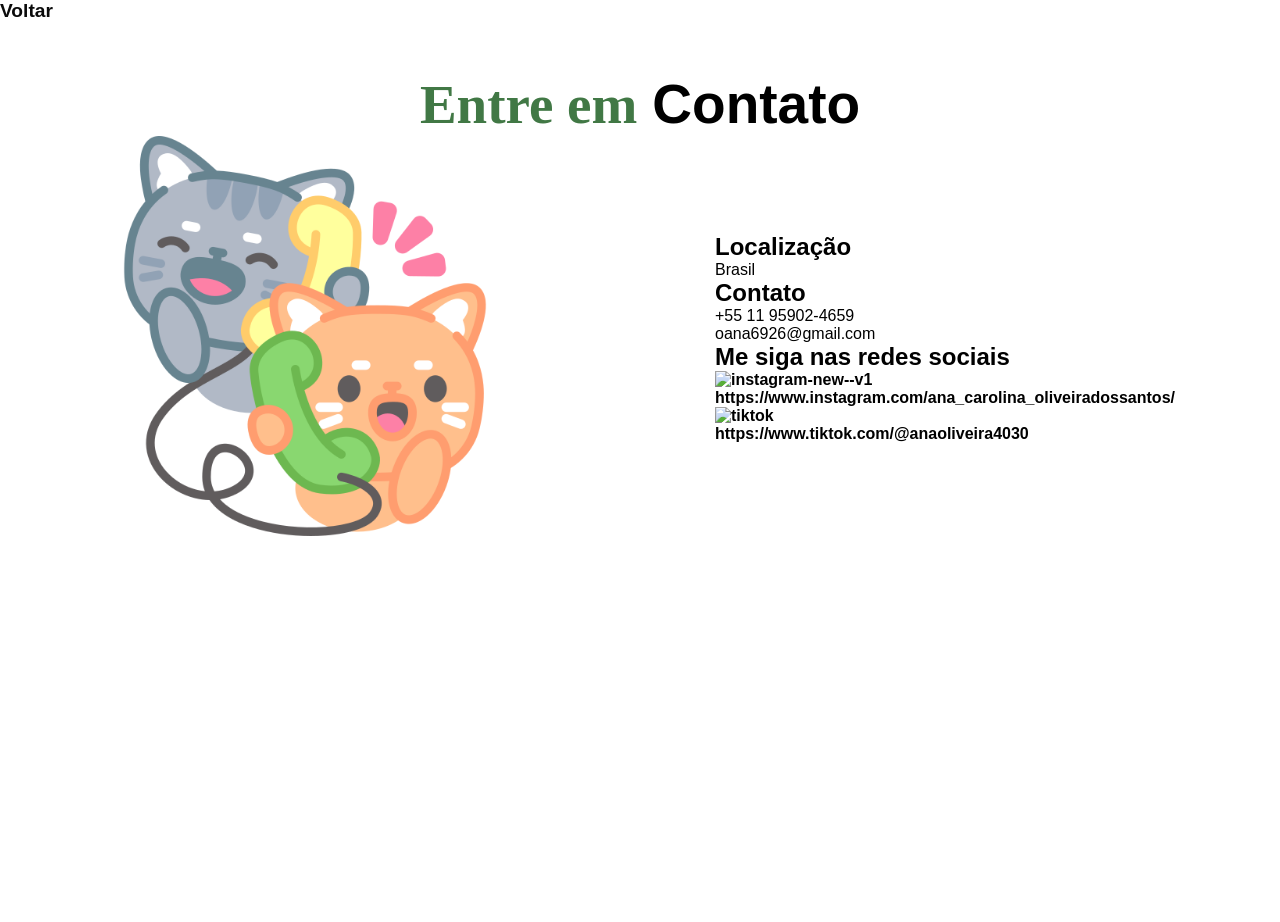
==== contato.html @ a90e421f "commit Adicionei mais informações e seções" ====
<!DOCTYPE html>
<html lang="pt-br">
<head>
    <meta charset="UTF-8">
    <meta name="viewport" content="width=device-width, initial-scale=1.0">
    <link rel="icon" href="imagens/icon header.jpg"> 
    <link rel="stylesheet" href="estilo-contato.css">
   <link rel="preconnect" href="https://fonts.googleapis.com">
   <link rel='stylesheet' href='https://cdn-uicons.flaticon.com/4.0.0/uicons-solid-rounded/css/uicons-solid-rounded.css'>
    <title>Contato</title>

    <!-- Exemplo usando a classe do Font Awesome -->
  <a href="index.html" class="link-voltar">
  <i class="fi fi-sr-undo"></i>Voltar
</a>
</head>

<body>
     <!--Order-->

    <div class="order" id="Order">
        <h1><span>Entre em</span>Contato</h1> 

        <div class="order_main">

            <div class="order_image">
                <img src="imagens/amigos.png">
            </div>   


        <div class="footer_main">

            <div class="footer_tag">
                <h2>Localização</h2>
                <p>Brasil</p>
            </div>

            <div class="footer_tag">
                <h2>Contato</h2>
                <p>+55 11 95902-4659</p>
                <p>oana6926@gmail.com</p>
            </div>
<b>
            <div class="footer_tag">
                <h2>Me siga nas redes sociais</h2>
                <img width="100" height="100" src="https://img.icons8.com/bubbles/100/instagram-new--v1.png" alt="instagram-new--v1"/> <p>https://www.instagram.com/ana_carolina_oliveiradossantos/</p>
                <img width="100" height="100" src="https://img.icons8.com/bubbles/100/tiktok.png" alt="tiktok"/><p>https://www.tiktok.com/@anaoliveira4030</p>
            </div>
            </b>

        </div>

</body>
      
</html>
---- estilo-contato.css ----
*{
    font-family: "Montserrat", sans-serif;
    font-optical-sizing: auto;
    font-weight: 100%;
    font-style: normal;
    margin: 0;
    padding: 0;
    box-sizing: border-box;
    font-family: sans-serif;
}

.link-voltar {
  /* Remove a linha de baixo */
  text-decoration: none; 
  
  /* Troca a cor (pode usar nome, HEX ou RGB) */
  color: #0b0b0b; 
  
  /*deixa o texto em negrito */
  font-weight: bold; 

  font-size: 120%;
}
/*muda a cor quando o mouse passa por cima */
.link-voltar:hover {
  color: #547859;
  text-decoration: underline; /* A linha reaparece só ao passar o mouse, se desejar */
}

/*Order*/

.order{
    width: 100%;
    height: 100vh;
    padding: 70px 0;
    background-size: cover;
    background-position: center;
}

.order h1{
    display: flex;
    align-items: center;
    justify-content: center;
    color: #000;
    font-size: 55px;
    margin-top: -20px;
}

.order h1 span{
    color: #417845;
    margin-right: 15px;
    font-family: mv boli;
    text-decoration: none;
}


.order .order_main{
    display: flex;
    align-items: center;
    justify-content: space-around;
}

.order .order_main .order_image img{
    width: 400px;
}

.order .order_main form{
    display: grid;
    grid-template-columns: 1fr 1fr;
    grid-gap: 0 10px;
}

.order .order_main form .input p{
    line-height: 25px;
}

.order .order_main form .input{
    margin: 5px;
}

.order .order_main form .input input{
    width: 300px;
    height: 35px;
    padding: 0 10px;
    border: 2px solid #cccccc;
    background: #eeeeee;
    outline: none;
    border-radius: 3px;
}

.order .order_main form .order_btn{
    padding: 10px 0;
    color: white;
    width: 40%;
    text-align: center;
    margin-top: 20px;
    text-decoration: none;
}
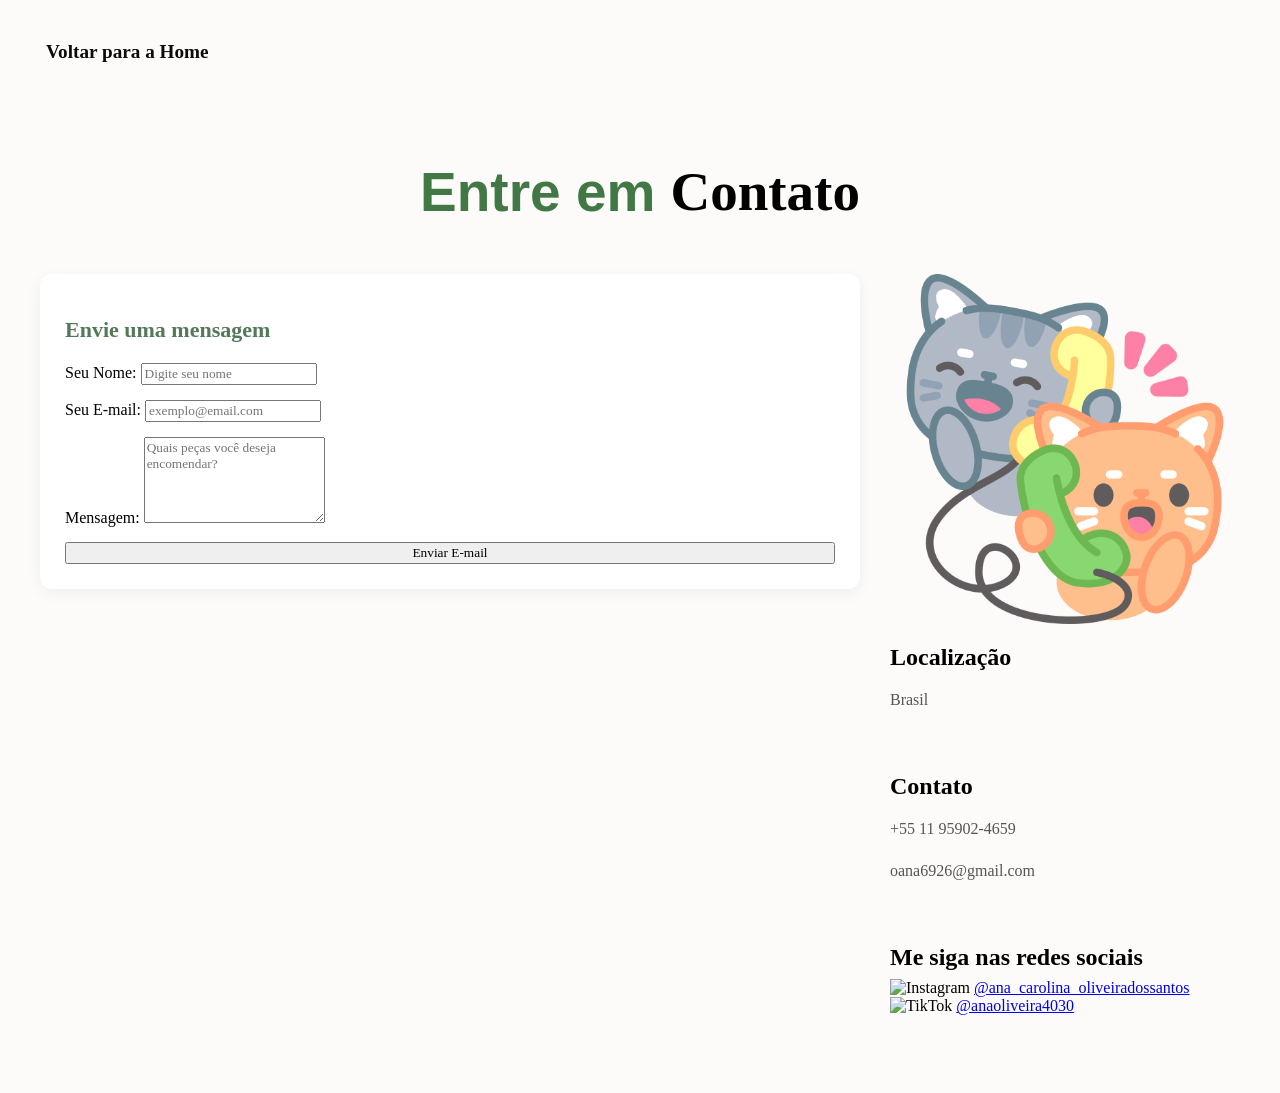
==== commit 4299fc9a: "Reorganização Reorganização dos códigos e adição de novas funcionalidade" ====
--- a/contato.html
+++ b/contato.html
@@ -5,53 +5,76 @@
     <meta name="viewport" content="width=device-width, initial-scale=1.0">
     <link rel="icon" href="imagens/icon header.jpg"> 
     <link rel="stylesheet" href="estilo-contato.css">
-   <link rel="preconnect" href="https://fonts.googleapis.com">
-   <link rel='stylesheet' href='https://cdn-uicons.flaticon.com/4.0.0/uicons-solid-rounded/css/uicons-solid-rounded.css'>
-    <title>Contato</title>
+    <link rel="preconnect" href="https://fonts.googleapis.com">
+    <link rel="stylesheet" href="https://cdn-uicons.flaticon.com/4.0.0/uicons-solid-rounded/css/uicons-solid-rounded.css">
+    <title>Contato - Café, gatos e crochê</title>
+</head>
+<body>
 
-    <!-- Exemplo usando a classe do Font Awesome -->
-  <a href="index.html" class="link-voltar">
-  <i class="fi fi-sr-undo"></i>Voltar
-</a>
-</head>
-
-<body>
-     <!--Order-->
+    <a href="index.html" class="link-voltar">
+        <i class="fi fi-sr-undo"></i> Voltar para a Home
+    </a>
 
     <div class="order" id="Order">
-        <h1><span>Entre em</span>Contato</h1> 
+        <h1><span>Entre em</span> Contato</h1> 
 
         <div class="order_main">
+            
+            <form action="https://formspree.io/f/SEU_ID_DO_FORMSPREE" method="POST" class="contato-form">
+                <h2>Envie uma mensagem</h2>
+                
+                <div class="input-group">
+                    <label for="nome">Seu Nome:</label>
+                    <input type="text" id="nome" name="name" placeholder="Digite seu nome" required>
+                </div>
 
-            <div class="order_image">
-                <img src="imagens/amigos.png">
-            </div>   
+                <div class="input-group">
+                    <label for="email">Seu E-mail:</label>
+                    <input type="email" id="email" name="_replyto" placeholder="exemplo@email.com" required>
+                </div>
 
+                <div class="input-group">
+                    <label for="mensagem">Mensagem:</label>
+                    <textarea id="mensagem" name="message" rows="5" placeholder="Quais peças você deseja encomendar?" required></textarea>
+                </div>
 
-        <div class="footer_main">
+                <button type="submit" class="btn-enviar">Enviar E-mail</button>
+            </form>
 
-            <div class="footer_tag">
-                <h2>Localização</h2>
-                <p>Brasil</p>
-            </div>
+            <div class="info-sidebar">
+                
+                <div class="order_image">
+                    <img src="imagens/amigos.png" alt="Ilustração">
+                </div> 
 
-            <div class="footer_tag">
-                <h2>Contato</h2>
-                <p>+55 11 95902-4659</p>
-                <p>oana6926@gmail.com</p>
-            </div>
-<b>
-            <div class="footer_tag">
-                <h2>Me siga nas redes sociais</h2>
-                <img width="100" height="100" src="https://img.icons8.com/bubbles/100/instagram-new--v1.png" alt="instagram-new--v1"/> <p>https://www.instagram.com/ana_carolina_oliveiradossantos/</p>
-                <img width="100" height="100" src="https://img.icons8.com/bubbles/100/tiktok.png" alt="tiktok"/><p>https://www.tiktok.com/@anaoliveira4030</p>
-            </div>
-            </b>
+                <div class="footer_main">
+                    <div class="footer_tag">
+                        <h2>Localização</h2>
+                        <p>Brasil</p>
+                    </div>
 
-        </div>
+                    <div class="footer_tag">
+                        <h2>Contato</h2>
+                        <p><i class="fi fi-sr-phone-call"></i> +55 11 95902-4659</p>
+                        <p><i class="fi fi-sr-envelope"></i> oana6926@gmail.com</p>
+                    </div>
 
-</body>
-      
+                    <div class="footer_tag redes-sociais">
+                        <h2>Me siga nas redes sociais</h2>
+                        
+                        <div class="rede-item">
+                            <img width="50" height="50" src="https://img.icons8.com/bubbles/100/instagram-new--v1.png" alt="Instagram"/>
+                            <a href="https://www.instagram.com/ana_carolina_oliveiradossantos/" target="_blank">@ana_carolina_oliveiradossantos</a>
+                        </div>
+                        
+                        <div class="rede-item">
+                            <img width="50" height="50" src="https://img.icons8.com/bubbles/100/tiktok.png" alt="TikTok"/>
+                            <a href="https://www.tiktok.com/@anaoliveira4030" target="_blank">@anaoliveira4030</a>
+                        </div>
+                    </div>
+                </div>
+
+            </div> </div> </div> </body>
 </html>
 
   
--- a/estilo-contato.css
+++ b/estilo-contato.css
@@ -1,40 +1,36 @@
 *{
-    font-family: "Montserrat", sans-serif;
-    font-optical-sizing: auto;
-    font-weight: 100%;
-    font-style: normal;
-    margin: 0;
-    padding: 0;
-    box-sizing: border-box;
-    font-family: sans-serif;
+     font-family: "Playwrite GB S", cursive;
+  font-optical-sizing: auto;
+  font-weight: 0;
+  font-style: normal;
+}
+
+body {
+    background-color: #fcfbf9;
+    padding: 30px;
 }
 
 .link-voltar {
-  /* Remove a linha de baixo */
-  text-decoration: none; 
-  
-  /* Troca a cor (pode usar nome, HEX ou RGB) */
-  color: #0b0b0b; 
-  
-  /*deixa o texto em negrito */
-  font-weight: bold; 
-
-  font-size: 120%;
-}
-/*muda a cor quando o mouse passa por cima */
+    text-decoration: none; 
+    color: #0b0b0b; 
+    font-weight: bold; 
+    font-size: 120%;
+    display: inline-flex;
+    align-items: center;
+    gap: 8px;
+    margin-bottom: 20px;
+}
+
 .link-voltar:hover {
-  color: #547859;
-  text-decoration: underline; /* A linha reaparece só ao passar o mouse, se desejar */
-}
-
-/*Order*/
-
+    color: #547859;
+    text-decoration: underline; 
+}
+
+/* Seção Order principal */
 .order{
     width: 100%;
-    height: 100vh;
-    padding: 70px 0;
-    background-size: cover;
-    background-position: center;
+    min-height: 80vh;
+    padding: 40px 0;
 }
 
 .order h1{
@@ -43,58 +39,162 @@
     justify-content: center;
     color: #000;
     font-size: 55px;
-    margin-top: -20px;
+    margin-bottom: 50px;
 }
 
 .order h1 span{
     color: #417845;
     margin-right: 15px;
-    font-family: mv boli;
+    font-family: 'mv boli', cursive, sans-serif;
     text-decoration: none;
 }
 
-
+/* Alinhamento de três colunas (Imagem | Formulário | Info) */
 .order .order_main{
     display: flex;
+    align-items: flex-start;
+    justify-content: space-between;
+    gap: 30px;
+    width: 100%;
+    max-width: 1200px;
+    margin: 0 auto;
+}
+
+/* Coluna 1: Imagem dos Gatos */
+.order .order_main .order_image{
+    flex: 1;
+    display: flex;
+    justify-content: center;
+}
+
+.order .order_main .order_image img{
+    width: 100%;
+    max-width: 350px;
+    height: auto;
+}
+
+/* Coluna 2: Formulário Customizado */
+.order .order_main form {
+    flex: 1.2;
+    background: #fff;
+    padding: 25px;
+    border-radius: 12px;
+    box-shadow: 0 4px 15px rgba(0,0,0,0.05);
+    display: flex;
+    flex-direction: column;
+    gap: 15px;
+}
+
+.order .order_main form h2 {
+    color: #547859;
+    font-size: 22px;
+    margin-bottom: 5px;
+}
+
+.order .order_main form .input-field p {
+    font-size: 14px;
+    font-weight: 600;
+    color: #444;
+    margin-bottom: 5px;
+}
+
+.order .order_main form .input-field input,
+.order .order_main form .input-field textarea {
+    width: 100%;
+    padding: 10px 12px;
+    border: 2px solid #cccccc;
+    background: #fdfdfd;
+    outline: none;
+    border-radius: 6px;
+    font-size: 15px;
+    font-family: inherit;
+    transition: border-color 0.3s;
+}
+
+.order .order_main form .input-field input:focus,
+.order .order_main form .input-field textarea:focus {
+    border-color: #547859;
+}
+
+/* Botão de Enviar */
+.order .order_main form .order_btn{
+    padding: 12px;
+    color: white;
+    background: #547859;
+    border: none;
+    border-radius: 6px;
+    font-size: 16px;
+    font-weight: bold;
+    cursor: pointer;
+    text-align: center;
+    transition: background-color 0.3s;
+    margin-top: 10px;
+}
+
+.order .order_main form .order_btn:hover {
+    background-color: #417845;
+}
+
+/* Coluna 3: Informações e Redes da Direita */
+.order .order_main .footer_main {
+    flex: 1;
+    display: flex;
+    flex-direction: column;
+    gap: 25px;
+}
+
+.footer_tag h2 {
+    color: #000;
+    font-size: 24px;
+    margin-bottom: 8px;
+}
+
+.footer_tag p {
+    font-size: 16px;
+    color: #555;
+    line-height: 1.6;
+}
+
+/* Elementos das Redes Sociais */
+.redes-container .rede-social-linha {
+    display: flex;
     align-items: center;
-    justify-content: space-around;
-}
-
-.order .order_main .order_image img{
-    width: 400px;
-}
-
-.order .order_main form{
-    display: grid;
-    grid-template-columns: 1fr 1fr;
-    grid-gap: 0 10px;
-}
-
-.order .order_main form .input p{
-    line-height: 25px;
-}
-
-.order .order_main form .input{
-    margin: 5px;
-}
-
-.order .order_main form .input input{
-    width: 300px;
-    height: 35px;
-    padding: 0 10px;
-    border: 2px solid #cccccc;
-    background: #eeeeee;
-    outline: none;
-    border-radius: 3px;
-}
-
-.order .order_main form .order_btn{
-    padding: 10px 0;
-    color: white;
-    width: 40%;
-    text-align: center;
-    margin-top: 20px;
+    gap: 12px;
+    margin-top: 10px;
+}
+
+.redes-container .rede-social-linha img {
+    width: 45px;
+    height: 45px;
+}
+
+.redes-container .rede-social-linha a {
     text-decoration: none;
-}
-
-
+    color: #417845;
+    font-weight: 600;
+    font-size: 14px;
+    word-break: break-all; /* Faz os links longos se adaptarem à tela */
+}
+
+.redes-container .rede-social-linha a:hover {
+    text-decoration: underline;
+}
+
+/* Responsividade Completa para Celulares */
+@media (max-width: 992px) {
+    .order .order_main {
+        flex-direction: column;
+        align-items: center;
+    }
+    .order .order_main .order_image,
+    .order .order_main form,
+    .order .order_main .footer_main {
+        width: 100%;
+        max-width: 500px;
+    }
+    .order h1 {
+        font-size: 38px;
+    }
+}
+
+
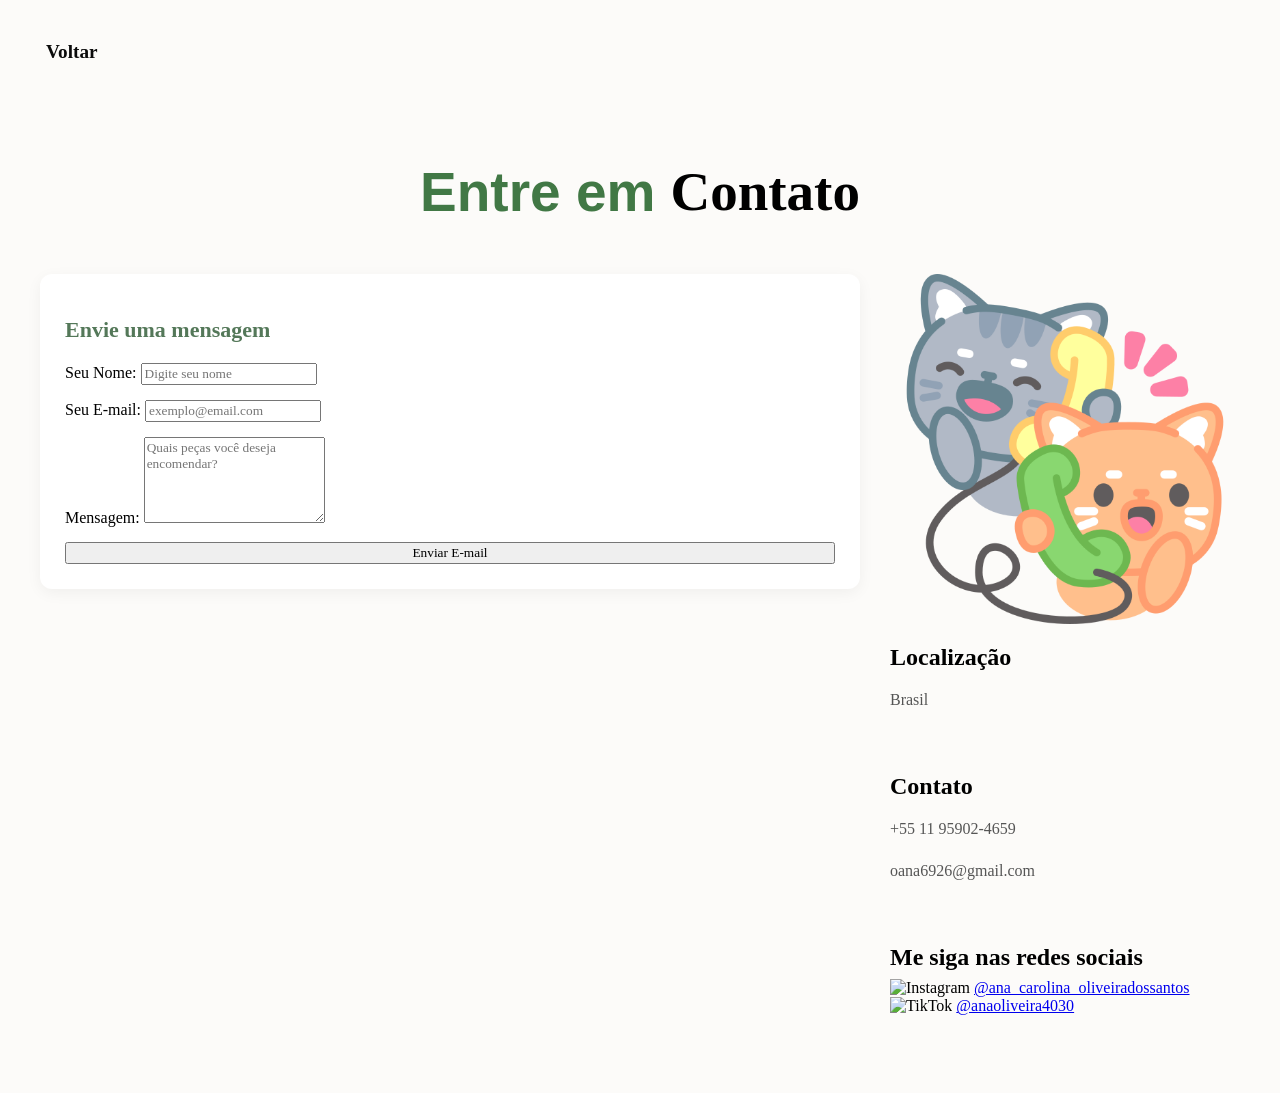
==== commit 9001e414: "adição adição de funcionalidades e da página "galeria"" ====
--- a/contato.html
+++ b/contato.html
@@ -12,7 +12,7 @@
 <body>
 
     <a href="index.html" class="link-voltar">
-        <i class="fi fi-sr-undo"></i> Voltar para a Home
+        <i class="fi fi-sr-undo"></i> Voltar 
     </a>
 
     <div class="order" id="Order">
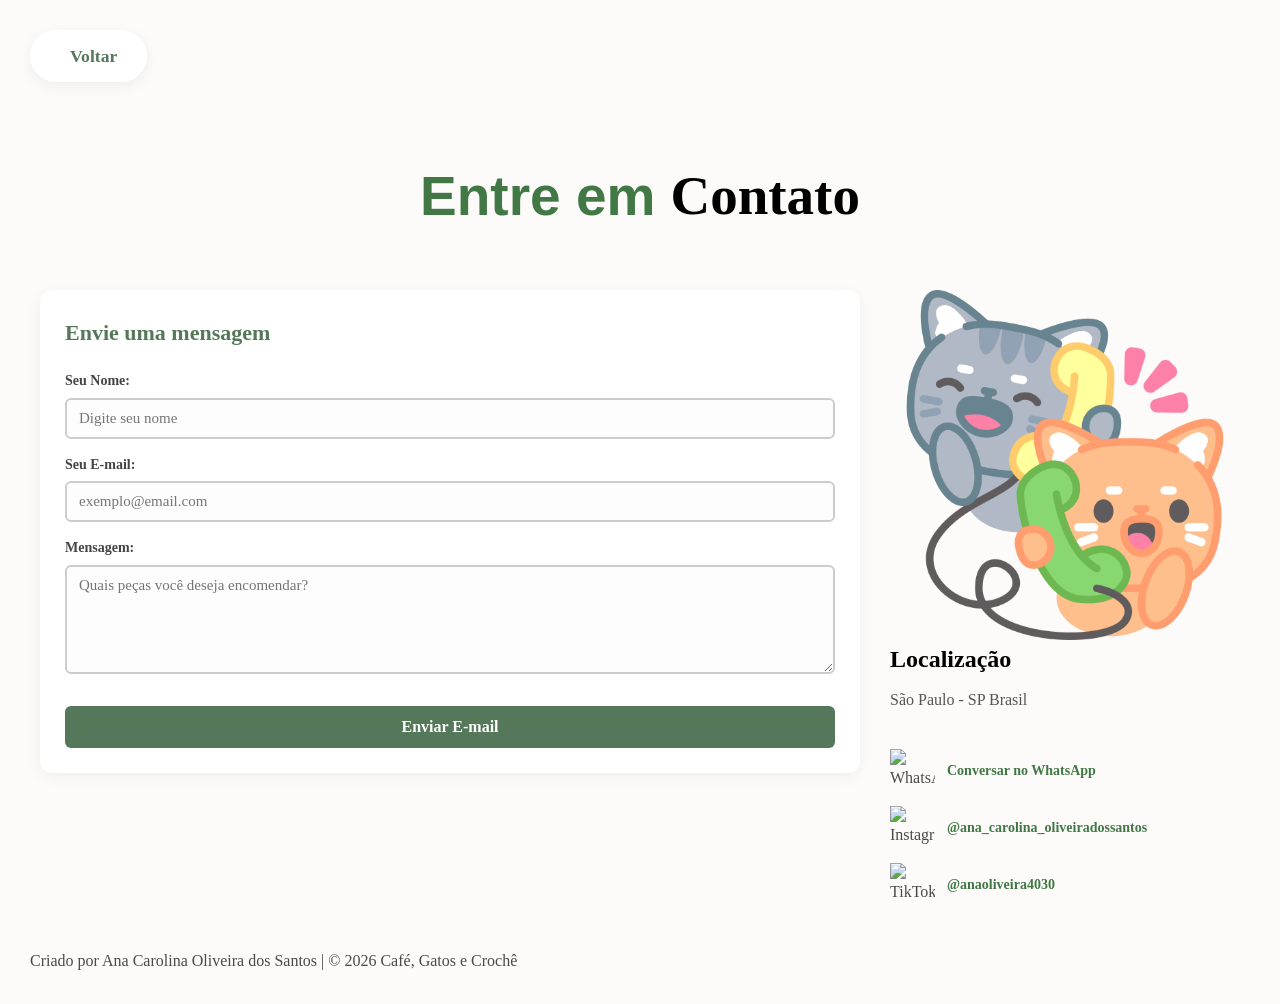
==== commit e67ee4d9: "Atualizações Atualização e adição de recursos" ====
--- a/contato.html
+++ b/contato.html
@@ -11,6 +11,7 @@
 </head>
 <body>
 
+    
     <a href="index.html" class="link-voltar">
         <i class="fi fi-sr-undo"></i> Voltar 
     </a>
@@ -20,7 +21,7 @@
 
         <div class="order_main">
             
-            <form action="https://formspree.io/f/SEU_ID_DO_FORMSPREE" method="POST" class="contato-form">
+            <form action="https://formspree.io/f/mwvzebzp" method="POST" class="contato-form">
                 <h2>Envie uma mensagem</h2>
                 
                 <div class="input-group">
@@ -50,18 +51,18 @@
                 <div class="footer_main">
                     <div class="footer_tag">
                         <h2>Localização</h2>
-                        <p>Brasil</p>
+                        <p>São Paulo - SP Brasil</p>
                     </div>
 
-                    <div class="footer_tag">
-                        <h2>Contato</h2>
-                        <p><i class="fi fi-sr-phone-call"></i> +55 11 95902-4659</p>
-                        <p><i class="fi fi-sr-envelope"></i> oana6926@gmail.com</p>
-                    </div>
 
                     <div class="footer_tag redes-sociais">
-                        <h2>Me siga nas redes sociais</h2>
                         
+                        
+                        <div class="rede-item">
+                            <img width="50" height="50" src="https://img.icons8.com/bubbles/100/whatsapp.png" alt="WhatsApp"/>
+                            <a href="https://wa.me/5511959024659?text=Olá,%20Ana!%20Estava%20olhando%20seu%20site%20e%20gostaria%20de%20tirar%20uma%20dúvida." target="_blank">Conversar no WhatsApp</a>
+                        </div>
+
                         <div class="rede-item">
                             <img width="50" height="50" src="https://img.icons8.com/bubbles/100/instagram-new--v1.png" alt="Instagram"/>
                             <a href="https://www.instagram.com/ana_carolina_oliveiradossantos/" target="_blank">@ana_carolina_oliveiradossantos</a>
@@ -74,7 +75,15 @@
                     </div>
                 </div>
 
-            </div> </div> </div> </body>
+            </div> 
+        </div> 
+    </div> 
+     <footer>
+        <div class="end">
+            <p>Criado por Ana Carolina Oliveira dos Santos | © 2026 <span>Café, Gatos e Crochê</span></p>
+        </div>
+    </footer>
+</body>
 </html>
 
   
--- a/estilo-contato.css
+++ b/estilo-contato.css
@@ -1,200 +1,229 @@
-*{
-     font-family: "Playwrite GB S", cursive;
+/* --- CONFIGURAÇÕES GERAIS --- */
+* {
+  font-family: "Playwrite GB S", cursive;
   font-optical-sizing: auto;
   font-weight: 0;
   font-style: normal;
+  margin: 0;
+  padding: 0;
+  box-sizing: border-box;
 }
 
 body {
-    background-color: #fcfbf9;
-    padding: 30px;
-}
-
+  background-color: #fcfbf9;
+  padding: 30px;
+  color: #4a4a4a;
+  line-height: 1.6;
+}
+
+/* --- BOTÃO VOLTAR (PADRONIZADO IGUAL ÀS IMAGENS) --- */
 .link-voltar {
-    text-decoration: none; 
-    color: #0b0b0b; 
-    font-weight: bold; 
-    font-size: 120%;
-    display: inline-flex;
-    align-items: center;
-    gap: 8px;
-    margin-bottom: 20px;
-}
-
+  display: inline-flex;
+  align-items: center;
+  gap: 10px;
+  text-decoration: none; 
+  background-color: #ffffff;
+  color: #54775d; /* Verde musgo dos caracteres */
+  padding: 12px 30px;
+  border-radius: 50px; /* Formato pílula */
+  font-weight: bold; 
+  font-size: 1.1rem;
+  box-shadow: 0 4px 15px rgba(0, 0, 0, 0.06); /* Sombra suave */
+  transition: background-color 0.3s ease, color 0.3s ease, transform 0.2s ease;
+  margin-bottom: 30px;
+}
+
+/* Efeito ao passar o mouse */
 .link-voltar:hover {
-    color: #547859;
-    text-decoration: underline; 
+  background-color: #54775d; /* Fundo vira verde */
+  color: #ffffff; /* Texto e ícone viram branco */
+  text-decoration: none; /* Remove o sublinhado padrão */
+}
+
+.link-voltar:active {
+  transform: scale(0.98);
 }
 
 /* Seção Order principal */
-.order{
-    width: 100%;
-    min-height: 80vh;
-    padding: 40px 0;
-}
-
-.order h1{
-    display: flex;
-    align-items: center;
-    justify-content: center;
-    color: #000;
-    font-size: 55px;
-    margin-bottom: 50px;
-}
-
-.order h1 span{
-    color: #417845;
-    margin-right: 15px;
-    font-family: 'mv boli', cursive, sans-serif;
-    text-decoration: none;
+.order {
+  width: 100%;
+  min-height: 80vh;
+  padding: 40px 0;
+}
+
+.order h1 {
+  display: flex;
+  align-items: center;
+  justify-content: center;
+  color: #000;
+  font-size: 55px;
+  margin-bottom: 50px;
+}
+
+.order h1 span {
+  color: #417845;
+  margin-right: 15px;
+  font-family: 'mv boli', cursive, sans-serif;
+  text-decoration: none;
 }
 
 /* Alinhamento de três colunas (Imagem | Formulário | Info) */
-.order .order_main{
-    display: flex;
-    align-items: flex-start;
-    justify-content: space-between;
-    gap: 30px;
-    width: 100%;
-    max-width: 1200px;
-    margin: 0 auto;
+.order .order_main {
+  display: flex;
+  align-items: flex-start;
+  justify-content: space-between;
+  gap: 30px;
+  width: 100%;
+  max-width: 1200px;
+  margin: 0 auto;
 }
 
 /* Coluna 1: Imagem dos Gatos */
-.order .order_main .order_image{
-    flex: 1;
-    display: flex;
-    justify-content: center;
-}
-
-.order .order_main .order_image img{
-    width: 100%;
-    max-width: 350px;
-    height: auto;
+.order .order_main .order_image {
+  flex: 1;
+  display: flex;
+  justify-content: center;
+}
+
+.order .order_main .order_image img {
+  width: 100%;
+  max-width: 350px;
+  height: auto;
 }
 
 /* Coluna 2: Formulário Customizado */
 .order .order_main form {
-    flex: 1.2;
-    background: #fff;
-    padding: 25px;
-    border-radius: 12px;
-    box-shadow: 0 4px 15px rgba(0,0,0,0.05);
-    display: flex;
-    flex-direction: column;
-    gap: 15px;
+  flex: 1.2;
+  background: #fff;
+  padding: 25px;
+  border-radius: 12px;
+  box-shadow: 0 4px 15px rgba(0,0,0,0.05);
+  display: flex;
+  flex-direction: column;
+  gap: 15px;
 }
 
 .order .order_main form h2 {
-    color: #547859;
-    font-size: 22px;
-    margin-bottom: 5px;
-}
-
-.order .order_main form .input-field p {
-    font-size: 14px;
-    font-weight: 600;
-    color: #444;
-    margin-bottom: 5px;
-}
-
-.order .order_main form .input-field input,
-.order .order_main form .input-field textarea {
-    width: 100%;
-    padding: 10px 12px;
-    border: 2px solid #cccccc;
-    background: #fdfdfd;
-    outline: none;
-    border-radius: 6px;
-    font-size: 15px;
-    font-family: inherit;
-    transition: border-color 0.3s;
-}
-
-.order .order_main form .input-field input:focus,
-.order .order_main form .input-field textarea:focus {
-    border-color: #547859;
-}
-
-/* Botão de Enviar */
-.order .order_main form .order_btn{
-    padding: 12px;
-    color: white;
-    background: #547859;
-    border: none;
-    border-radius: 6px;
-    font-size: 16px;
-    font-weight: bold;
-    cursor: pointer;
-    text-align: center;
-    transition: background-color 0.3s;
-    margin-top: 10px;
-}
-
-.order .order_main form .order_btn:hover {
-    background-color: #417845;
+  color: #547859;
+  font-size: 22px;
+  margin-bottom: 5px;
+}
+
+.order .order_main form .input-group label {
+  font-size: 14px;
+  font-weight: 600;
+  color: #444;
+  display: block;
+  margin-bottom: 5px;
+}
+
+.order .order_main form .input-group input,
+.order .order_main form .input-group textarea {
+  width: 100%;
+  padding: 10px 12px;
+  border: 2px solid #cccccc;
+  background: #fdfdfd;
+  outline: none;
+  border-radius: 6px;
+  font-size: 15px;
+  font-family: inherit;
+  transition: border-color 0.3s;
+}
+
+.order .order_main form .input-group input:focus,
+.order .order_main form .input-group textarea:focus {
+  border-color: #547859;
+}
+
+/* Botão de Enviar E-mail */
+.order .order_main form .btn-enviar {
+  padding: 12px;
+  color: white;
+  background: #547859;
+  border: none;
+  border-radius: 6px;
+  font-size: 16px;
+  font-weight: bold;
+  cursor: pointer;
+  text-align: center;
+  transition: background-color 0.3s;
+  margin-top: 10px;
+}
+
+.order .order_main form .btn-enviar:hover {
+  background-color: #417845;
 }
 
 /* Coluna 3: Informações e Redes da Direita */
 .order .order_main .footer_main {
-    flex: 1;
-    display: flex;
-    flex-direction: column;
-    gap: 25px;
+  flex: 1;
+  display: flex;
+  flex-direction: column;
+  gap: 25px;
 }
 
 .footer_tag h2 {
-    color: #000;
-    font-size: 24px;
-    margin-bottom: 8px;
+  color: #000;
+  font-size: 24px;
+  margin-bottom: 8px;
 }
 
 .footer_tag p {
-    font-size: 16px;
-    color: #555;
-    line-height: 1.6;
-}
-
-/* Elementos das Redes Sociais */
-.redes-container .rede-social-linha {
-    display: flex;
-    align-items: center;
-    gap: 12px;
-    margin-top: 10px;
-}
-
-.redes-container .rede-social-linha img {
-    width: 45px;
-    height: 45px;
-}
-
-.redes-container .rede-social-linha a {
-    text-decoration: none;
-    color: #417845;
-    font-weight: 600;
-    font-size: 14px;
-    word-break: break-all; /* Faz os links longos se adaptarem à tela */
-}
-
-.redes-container .rede-social-linha a:hover {
-    text-decoration: underline;
+  font-size: 16px;
+  color: #555;
+  line-height: 1.6;
+}
+
+.footer_tag p i {
+  color: #547859; /* Deixa os ícones de telefone/email combinando com o site */
+  margin-right: 5px;
+}
+
+/* Elementos das Redes Sociais (Ajustado para o seu HTML) */
+.redes-sociais .rede-item {
+  display: flex;
+  align-items: center;
+  gap: 12px;
+  margin-top: 12px;
+}
+
+.redes-sociais .rede-item img {
+  width: 45px;
+  height: 45px;
+}
+
+.redes-sociais .rede-item a {
+  text-decoration: none;
+  color: #417845;
+  font-weight: 600;
+  font-size: 14px;
+  word-break: break-all; /* Faz os links se adaptarem à tela */
+  transition: text-decoration 0.2s;
+}
+
+.redes-sociais .rede-item a:hover {
+  text-decoration: underline;
 }
 
 /* Responsividade Completa para Celulares */
 @media (max-width: 992px) {
-    .order .order_main {
-        flex-direction: column;
-        align-items: center;
-    }
-    .order .order_main .order_image,
-    .order .order_main form,
-    .order .order_main .footer_main {
-        width: 100%;
-        max-width: 500px;
-    }
-    .order h1 {
-        font-size: 38px;
-    }
-}
-
-
+  .order .order_main {
+    flex-direction: column;
+    align-items: center;
+  }
+  .order .order_main .order_image,
+  .order .order_main form,
+  .order .order_main .footer_main {
+    width: 100%;
+    max-width: 500px;
+  }
+  .order h1 {
+    font-size: 38px;
+    flex-direction: column;
+    gap: 10px;
+    text-align: center;
+  }
+  .order h1 span {
+    margin-right: 0;
+  }}
+  
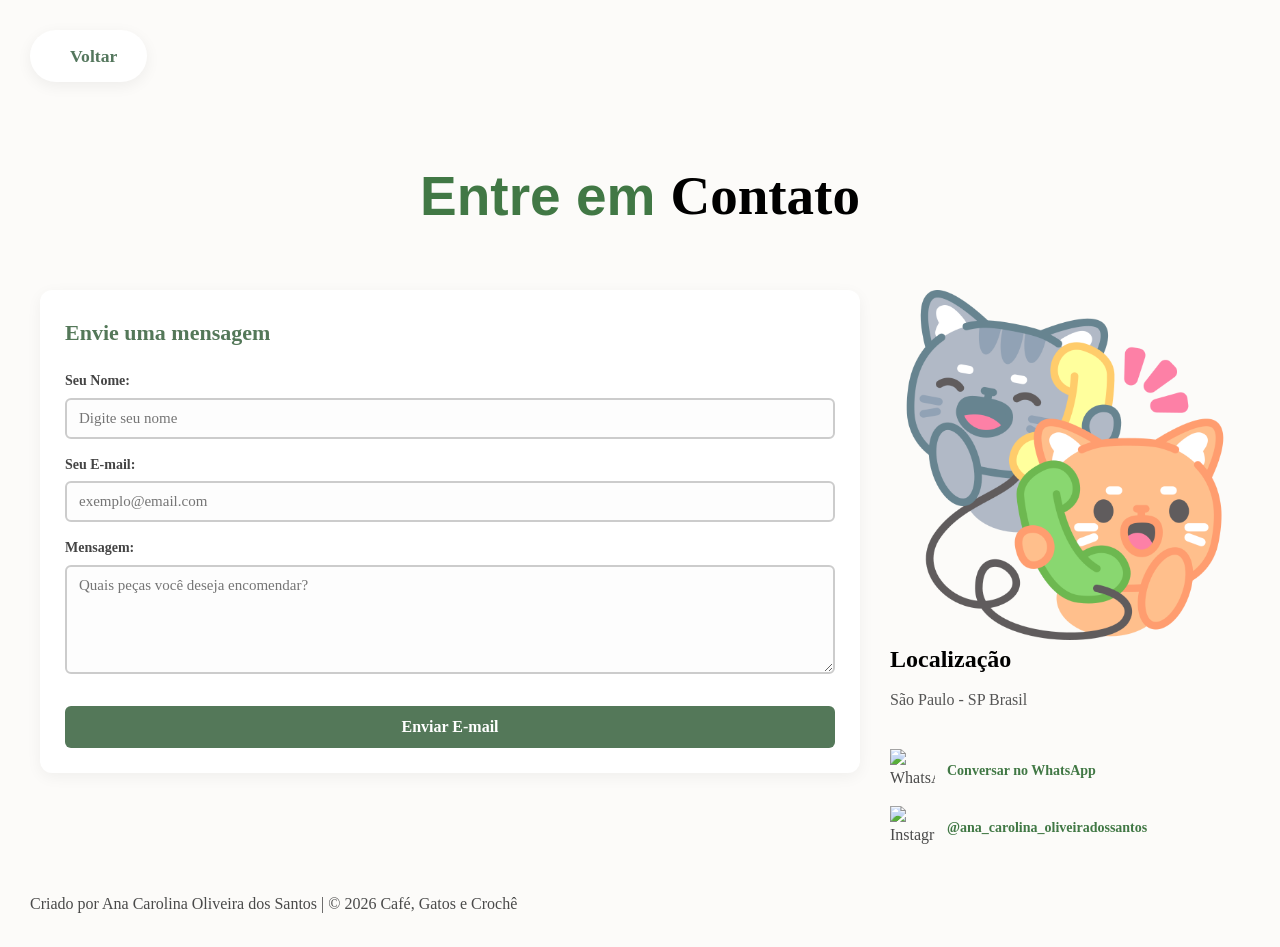
==== commit e2ff6b1f: "tirei o link do tiktok" ====
--- a/contato.html
+++ b/contato.html
@@ -68,10 +68,7 @@
                             <a href="https://www.instagram.com/ana_carolina_oliveiradossantos/" target="_blank">@ana_carolina_oliveiradossantos</a>
                         </div>
                         
-                        <div class="rede-item">
-                            <img width="50" height="50" src="https://img.icons8.com/bubbles/100/tiktok.png" alt="TikTok"/>
-                            <a href="https://www.tiktok.com/@anaoliveira4030" target="_blank">@anaoliveira4030</a>
-                        </div>
+                        
                     </div>
                 </div>
 
